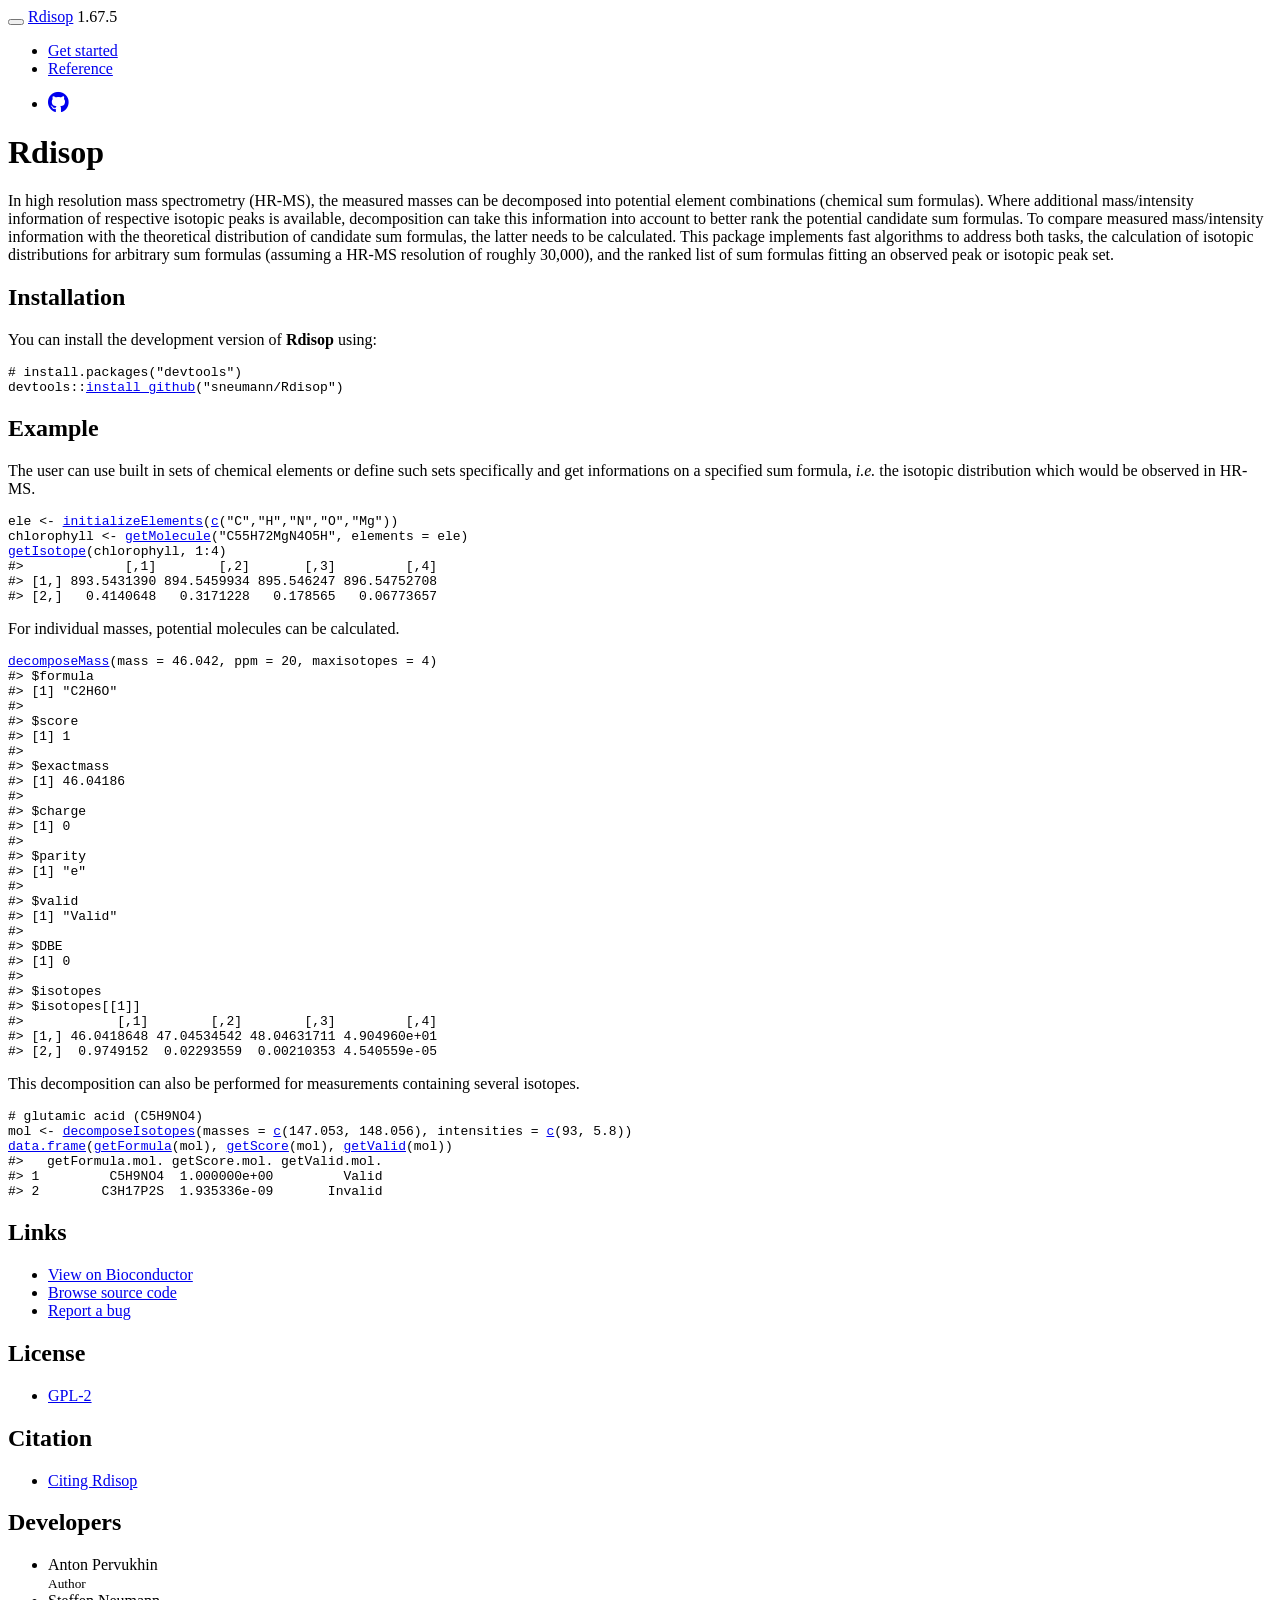
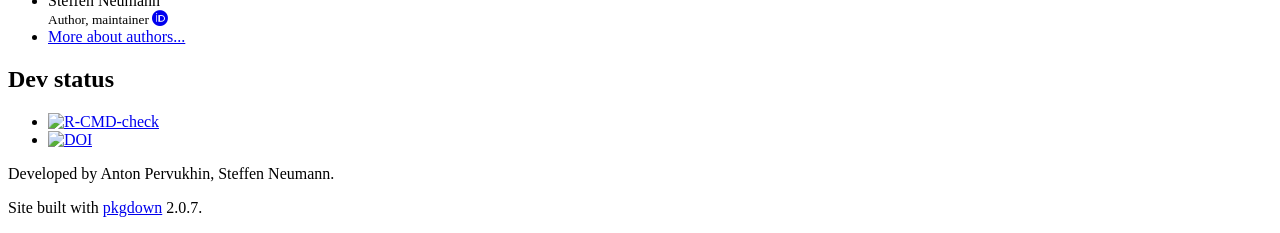
==== index.html @ 02412c4f "Built site for Rdisop: 1.67.5@" ====
<!DOCTYPE html>
<!-- Generated by pkgdown: do not edit by hand --><html lang="en">
<head>
<meta http-equiv="Content-Type" content="text/html; charset=UTF-8">
<meta charset="utf-8">
<meta http-equiv="X-UA-Compatible" content="IE=edge">
<meta name="viewport" content="width=device-width, initial-scale=1.0">
<title>Decomposition of Isotopic Patterns • Rdisop</title>
<!-- jquery --><script src="file:///usr/share/javascript/jquery/jquery.min.js" integrity="sha256-CSXorXvZcTkaix6Yvo6HppcZGetbYMGWSFlBw8HfCJo=" crossorigin="anonymous"></script><!-- Bootstrap --><link rel="stylesheet" href="file:///usr/share/javascript/bootstrap/css/bootstrap.min.css" integrity="sha256-bZLfwXAP04zRMK2BjiO8iu9pf4FbLqX6zitd+tIvLhE=" crossorigin="anonymous">
<script src="file:///usr/share/javascript/bootstrap/js/bootstrap.min.js" integrity="sha256-nuL8/2cJ5NDSSwnKD8VqreErSWHtnEP9E7AySL+1ev4=" crossorigin="anonymous"></script><!-- bootstrap-toc --><link rel="stylesheet" href="bootstrap-toc.css">
<script src="bootstrap-toc.js"></script><!-- Font Awesome icons --><link rel="stylesheet" href="https://cdnjs.cloudflare.com/ajax/libs/font-awesome/5.12.1/css/all.min.css" integrity="sha256-mmgLkCYLUQbXn0B1SRqzHar6dCnv9oZFPEC1g1cwlkk=" crossorigin="anonymous">
<link rel="stylesheet" href="https://cdnjs.cloudflare.com/ajax/libs/font-awesome/5.12.1/css/v4-shims.min.css" integrity="sha256-wZjR52fzng1pJHwx4aV2AO3yyTOXrcDW7jBpJtTwVxw=" crossorigin="anonymous">
<!-- clipboard.js --><script src="https://cdnjs.cloudflare.com/ajax/libs/clipboard.js/2.0.6/clipboard.min.js" integrity="sha256-inc5kl9MA1hkeYUt+EC3BhlIgyp/2jDIyBLS6k3UxPI=" crossorigin="anonymous"></script><!-- headroom.js --><script src="https://cdnjs.cloudflare.com/ajax/libs/headroom/0.11.0/headroom.min.js" integrity="sha256-AsUX4SJE1+yuDu5+mAVzJbuYNPHj/WroHuZ8Ir/CkE0=" crossorigin="anonymous"></script><script src="https://cdnjs.cloudflare.com/ajax/libs/headroom/0.11.0/jQuery.headroom.min.js" integrity="sha256-ZX/yNShbjqsohH1k95liqY9Gd8uOiE1S4vZc+9KQ1K4=" crossorigin="anonymous"></script><!-- pkgdown --><link href="pkgdown.css" rel="stylesheet">
<script src="pkgdown.js"></script><meta property="og:title" content="Decomposition of Isotopic Patterns">
<meta property="og:description" content="In high resolution mass spectrometry (HR-MS), the measured masses
    can be decomposed into potential element combinations (chemical sum formulas). 
    Where additional mass/intensity information of respective isotopic peaks is
    available, decomposition can take this information into account to better
    rank the potential candidate sum formulas. To compare measured mass/intensity
    information with the theoretical distribution of candidate sum formulas, the
    latter needs to be calculated.
    This package implements fast algorithms to address both tasks, the 
    calculation of isotopic distributions for arbitrary sum formulas (assuming a
    HR-MS resolution of roughly 30,000), and the ranked list of sum formulas
    fitting an observed peak or isotopic peak set.">
<!-- mathjax --><script src="file:///usr/share/javascript/mathjax/MathJax.js" integrity="sha256-nvJJv9wWKEm88qvoQl9ekL2J+k/RWIsaSScxxlsrv8k=" crossorigin="anonymous"></script><script src="https://cdnjs.cloudflare.com/ajax/libs/mathjax/2.7.5/config/TeX-AMS-MML_HTMLorMML.js" integrity="sha256-84DKXVJXs0/F8OTMzX4UR909+jtl4G7SPypPavF+GfA=" crossorigin="anonymous"></script><!--[if lt IE 9]>
<script src="https://oss.maxcdn.com/respond/1.4.2/respond.min.js"></script>
<![endif]-->
</head>
<body data-spy="scroll" data-target="#toc">
    

    <div class="container template-home">
      <header><div class="navbar navbar-default navbar-fixed-top" role="navigation">
  <div class="container">
    <div class="navbar-header">
      <button type="button" class="navbar-toggle collapsed" data-toggle="collapse" data-target="#navbar" aria-expanded="false">
        <span class="sr-only">Toggle navigation</span>
        <span class="icon-bar"></span>
        <span class="icon-bar"></span>
        <span class="icon-bar"></span>
      </button>
      <span class="navbar-brand">
        <a class="navbar-link" href="index.html">Rdisop</a>
        <span class="version label label-default" data-toggle="tooltip" data-placement="bottom" title="">1.67.5</span>
      </span>
    </div>

    <div id="navbar" class="navbar-collapse collapse">
      <ul class="nav navbar-nav">
<li>
  <a href="articles/Rdisop.html">Get started</a>
</li>
<li>
  <a href="reference/index.html">Reference</a>
</li>
      </ul>
<ul class="nav navbar-nav navbar-right">
<li>
  <a href="https://github.com/sneumann/Rdisop/" class="external-link">
    <span class="fab fa-github fa-lg"></span>
     
  </a>
</li>
      </ul>
</div>
<!--/.nav-collapse -->
  </div>
<!--/.container -->
</div>
<!--/.navbar -->

      

      </header><div class="row">
  <div class="contents col-md-9">
<div class="section level1">
<div class="page-header"><h1 id="rdisop">Rdisop<a class="anchor" aria-label="anchor" href="#rdisop"></a>
</h1></div>
<!-- badges: start -->

<p>In high resolution mass spectrometry (HR-MS), the measured masses can be decomposed into potential element combinations (chemical sum formulas). Where additional mass/intensity information of respective isotopic peaks is available, decomposition can take this information into account to better rank the potential candidate sum formulas. To compare measured mass/intensity information with the theoretical distribution of candidate sum formulas, the latter needs to be calculated. This package implements fast algorithms to address both tasks, the calculation of isotopic distributions for arbitrary sum formulas (assuming a HR-MS resolution of roughly 30,000), and the ranked list of sum formulas fitting an observed peak or isotopic peak set.</p>
<div class="section level2">
<h2 id="installation">Installation<a class="anchor" aria-label="anchor" href="#installation"></a>
</h2>
<p>You can install the development version of <strong>Rdisop</strong> using:</p>
<div class="sourceCode" id="cb1"><pre class="downlit sourceCode r">
<code class="sourceCode R"><span><span class="co"># install.packages("devtools")</span></span>
<span><span class="fu">devtools</span><span class="fu">::</span><span class="fu"><a href="https://remotes.r-lib.org/reference/install_github.html" class="external-link">install_github</a></span><span class="op">(</span><span class="st">"sneumann/Rdisop"</span><span class="op">)</span></span></code></pre></div>
</div>
<div class="section level2">
<h2 id="example">Example<a class="anchor" aria-label="anchor" href="#example"></a>
</h2>
<p>The user can use built in sets of chemical elements or define such sets specifically and get informations on a specified sum formula, <em>i.e.</em> the isotopic distribution which would be observed in HR-MS.</p>
<div class="sourceCode" id="cb2"><pre class="downlit sourceCode r">
<code class="sourceCode R"><span><span class="va">ele</span> <span class="op">&lt;-</span> <span class="fu"><a href="reference/initializeElements.html">initializeElements</a></span><span class="op">(</span><span class="fu"><a href="https://rdrr.io/r/base/c.html" class="external-link">c</a></span><span class="op">(</span><span class="st">"C"</span>,<span class="st">"H"</span>,<span class="st">"N"</span>,<span class="st">"O"</span>,<span class="st">"Mg"</span><span class="op">)</span><span class="op">)</span></span>
<span><span class="va">chlorophyll</span> <span class="op">&lt;-</span> <span class="fu"><a href="reference/getMolecule.html">getMolecule</a></span><span class="op">(</span><span class="st">"C55H72MgN4O5H"</span>, elements <span class="op">=</span> <span class="va">ele</span><span class="op">)</span></span>
<span><span class="fu"><a href="reference/getMolecule.html">getIsotope</a></span><span class="op">(</span><span class="va">chlorophyll</span>, <span class="fl">1</span><span class="op">:</span><span class="fl">4</span><span class="op">)</span></span>
<span><span class="co">#&gt;             [,1]        [,2]       [,3]         [,4]</span></span>
<span><span class="co">#&gt; [1,] 893.5431390 894.5459934 895.546247 896.54752708</span></span>
<span><span class="co">#&gt; [2,]   0.4140648   0.3171228   0.178565   0.06773657</span></span></code></pre></div>
<p>For individual masses, potential molecules can be calculated.</p>
<div class="sourceCode" id="cb3"><pre class="downlit sourceCode r">
<code class="sourceCode R"><span><span class="fu"><a href="reference/decomposeIsotopes.html">decomposeMass</a></span><span class="op">(</span>mass <span class="op">=</span> <span class="fl">46.042</span>, ppm <span class="op">=</span> <span class="fl">20</span>, maxisotopes <span class="op">=</span> <span class="fl">4</span><span class="op">)</span></span>
<span><span class="co">#&gt; $formula</span></span>
<span><span class="co">#&gt; [1] "C2H6O"</span></span>
<span><span class="co">#&gt; </span></span>
<span><span class="co">#&gt; $score</span></span>
<span><span class="co">#&gt; [1] 1</span></span>
<span><span class="co">#&gt; </span></span>
<span><span class="co">#&gt; $exactmass</span></span>
<span><span class="co">#&gt; [1] 46.04186</span></span>
<span><span class="co">#&gt; </span></span>
<span><span class="co">#&gt; $charge</span></span>
<span><span class="co">#&gt; [1] 0</span></span>
<span><span class="co">#&gt; </span></span>
<span><span class="co">#&gt; $parity</span></span>
<span><span class="co">#&gt; [1] "e"</span></span>
<span><span class="co">#&gt; </span></span>
<span><span class="co">#&gt; $valid</span></span>
<span><span class="co">#&gt; [1] "Valid"</span></span>
<span><span class="co">#&gt; </span></span>
<span><span class="co">#&gt; $DBE</span></span>
<span><span class="co">#&gt; [1] 0</span></span>
<span><span class="co">#&gt; </span></span>
<span><span class="co">#&gt; $isotopes</span></span>
<span><span class="co">#&gt; $isotopes[[1]]</span></span>
<span><span class="co">#&gt;            [,1]        [,2]        [,3]         [,4]</span></span>
<span><span class="co">#&gt; [1,] 46.0418648 47.04534542 48.04631711 4.904960e+01</span></span>
<span><span class="co">#&gt; [2,]  0.9749152  0.02293559  0.00210353 4.540559e-05</span></span></code></pre></div>
<p>This decomposition can also be performed for measurements containing several isotopes.</p>
<div class="sourceCode" id="cb4"><pre class="downlit sourceCode r">
<code class="sourceCode R"><span><span class="co"># glutamic acid (C5H9NO4)</span></span>
<span><span class="va">mol</span> <span class="op">&lt;-</span> <span class="fu"><a href="reference/decomposeIsotopes.html">decomposeIsotopes</a></span><span class="op">(</span>masses <span class="op">=</span> <span class="fu"><a href="https://rdrr.io/r/base/c.html" class="external-link">c</a></span><span class="op">(</span><span class="fl">147.053</span>, <span class="fl">148.056</span><span class="op">)</span>, intensities <span class="op">=</span> <span class="fu"><a href="https://rdrr.io/r/base/c.html" class="external-link">c</a></span><span class="op">(</span><span class="fl">93</span>, <span class="fl">5.8</span><span class="op">)</span><span class="op">)</span></span>
<span><span class="fu"><a href="https://rdrr.io/r/base/data.frame.html" class="external-link">data.frame</a></span><span class="op">(</span><span class="fu"><a href="reference/getMolecule.html">getFormula</a></span><span class="op">(</span><span class="va">mol</span><span class="op">)</span>, <span class="fu"><a href="reference/getMolecule.html">getScore</a></span><span class="op">(</span><span class="va">mol</span><span class="op">)</span>, <span class="fu"><a href="reference/getMolecule.html">getValid</a></span><span class="op">(</span><span class="va">mol</span><span class="op">)</span><span class="op">)</span></span>
<span><span class="co">#&gt;   getFormula.mol. getScore.mol. getValid.mol.</span></span>
<span><span class="co">#&gt; 1         C5H9NO4  1.000000e+00         Valid</span></span>
<span><span class="co">#&gt; 2        C3H17P2S  1.935336e-09       Invalid</span></span></code></pre></div>
</div>
</div>
  </div>

  <div class="col-md-3 hidden-xs hidden-sm" id="pkgdown-sidebar">
    <div class="links">
<h2 data-toc-skip>Links</h2>
<ul class="list-unstyled">
<li><a href="https://www.bioconductor.org/packages/Rdisop" class="external-link">View on Bioconductor</a></li>
<li><a href="https://github.com/sneumann/Rdisop/" class="external-link">Browse source code</a></li>
<li><a href="https://github.com/sneumann/Rdisop/issues/new" class="external-link">Report a bug</a></li>
</ul>
</div>

<div class="license">
<h2 data-toc-skip>License</h2>
<ul class="list-unstyled">
<li><a href="https://www.r-project.org/Licenses/GPL-2" class="external-link">GPL-2</a></li>
</ul>
</div>


<div class="citation">
<h2 data-toc-skip>Citation</h2>
<ul class="list-unstyled">
<li><a href="authors.html#citation">Citing Rdisop</a></li>
</ul>
</div>

<div class="developers">
<h2 data-toc-skip>Developers</h2>
<ul class="list-unstyled">
<li>Anton Pervukhin <br><small class="roles"> Author </small>  </li>
<li>Steffen Neumann <br><small class="roles"> Author, maintainer </small> <a href="https://orcid.org/0000-0002-7899-7192" target="orcid.widget" aria-label="ORCID" class="external-link"><span class="fab fa-orcid orcid" aria-hidden="true"></span></a> </li>
<li><a href="authors.html">More about authors...</a></li>
</ul>
</div>

<div class="dev-status">
<h2 data-toc-skip>Dev status</h2>
<ul class="list-unstyled">
<li><a href="https://github.com/sneumann/Rdisop/actions/workflows/R-CMD-check.yaml" class="external-link"><img src="https://github.com/sneumann/Rdisop/actions/workflows/R-CMD-check.yaml/badge.svg" alt="R-CMD-check"></a></li>
<li><a href="https://doi.org/10.1093/bioinformatics/btm631" class="external-link"><img src="https://img.shields.io/badge/doi-10.1093/bioinformatics/btm631-yellow.svg" alt="DOI"></a></li>
</ul>
</div>

  </div>
</div>


      <footer><div class="copyright">
  <p></p>
<p>Developed by Anton Pervukhin, Steffen Neumann.</p>
</div>

<div class="pkgdown">
  <p></p>
<p>Site built with <a href="https://pkgdown.r-lib.org/" class="external-link">pkgdown</a> 2.0.7.</p>
</div>

      </footer>
</div>

  


  

  </body>
</html>
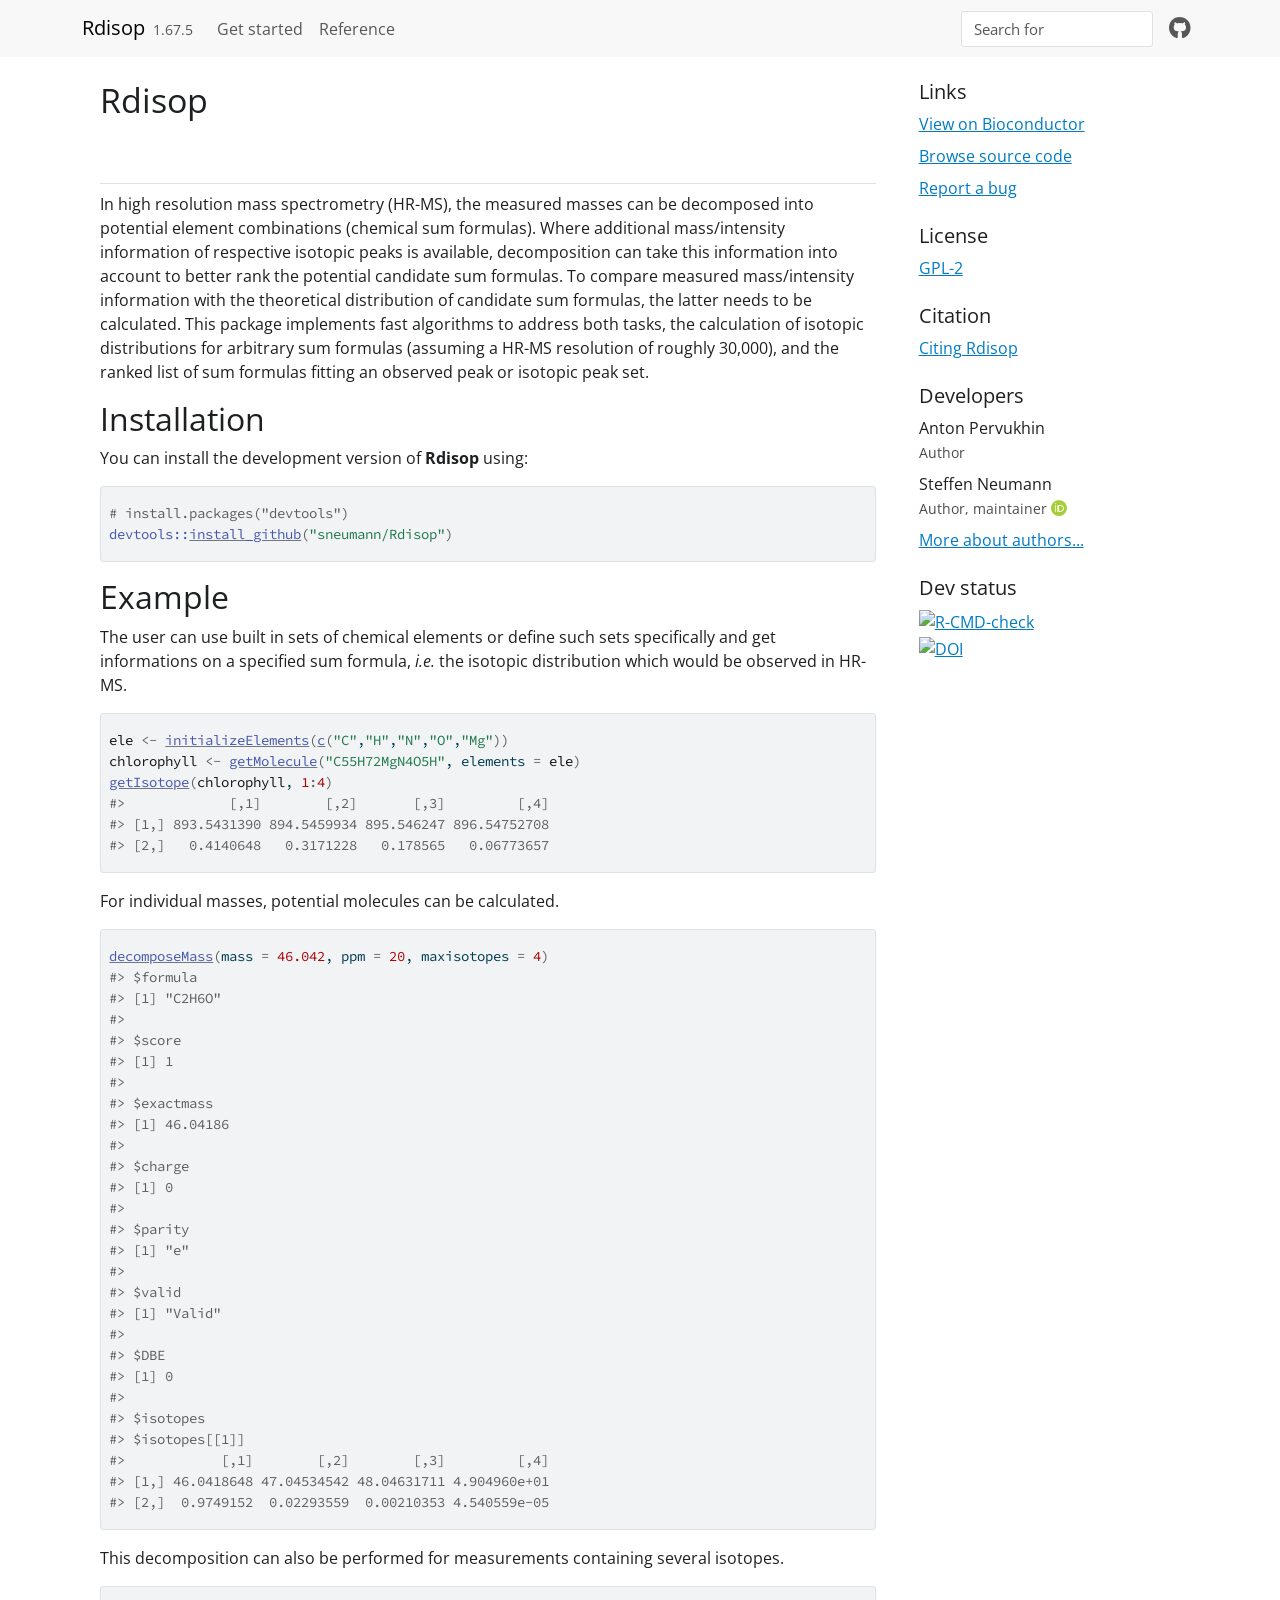
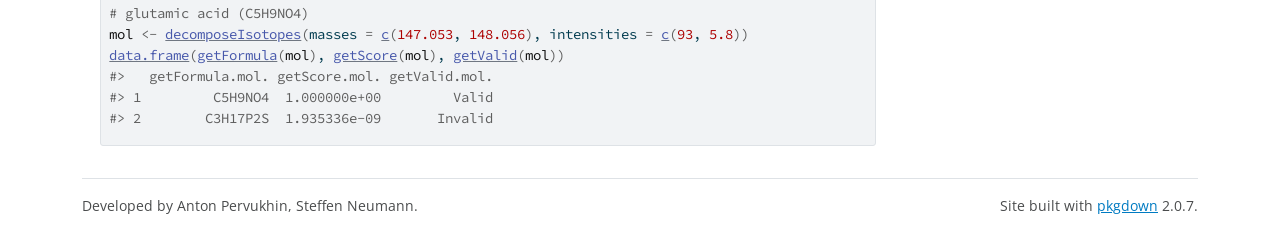
==== commit 846a7ecd: "Built site for Rdisop: 1.67.5@" ====
--- a/index.html
+++ b/index.html
@@ -4,14 +4,24 @@
 <meta http-equiv="Content-Type" content="text/html; charset=UTF-8">
 <meta charset="utf-8">
 <meta http-equiv="X-UA-Compatible" content="IE=edge">
-<meta name="viewport" content="width=device-width, initial-scale=1.0">
+<meta name="viewport" content="width=device-width, initial-scale=1, shrink-to-fit=no">
+<meta name="description" content="In high resolution mass spectrometry (HR-MS), the measured masses
+    can be decomposed into potential element combinations (chemical sum formulas). 
+    Where additional mass/intensity information of respective isotopic peaks is
+    available, decomposition can take this information into account to better
+    rank the potential candidate sum formulas. To compare measured mass/intensity
+    information with the theoretical distribution of candidate sum formulas, the
+    latter needs to be calculated.
+    This package implements fast algorithms to address both tasks, the 
+    calculation of isotopic distributions for arbitrary sum formulas (assuming a
+    HR-MS resolution of roughly 30,000), and the ranked list of sum formulas
+    fitting an observed peak or isotopic peak set.">
 <title>Decomposition of Isotopic Patterns • Rdisop</title>
-<!-- jquery --><script src="file:///usr/share/javascript/jquery/jquery.min.js" integrity="sha256-CSXorXvZcTkaix6Yvo6HppcZGetbYMGWSFlBw8HfCJo=" crossorigin="anonymous"></script><!-- Bootstrap --><link rel="stylesheet" href="file:///usr/share/javascript/bootstrap/css/bootstrap.min.css" integrity="sha256-bZLfwXAP04zRMK2BjiO8iu9pf4FbLqX6zitd+tIvLhE=" crossorigin="anonymous">
-<script src="file:///usr/share/javascript/bootstrap/js/bootstrap.min.js" integrity="sha256-nuL8/2cJ5NDSSwnKD8VqreErSWHtnEP9E7AySL+1ev4=" crossorigin="anonymous"></script><!-- bootstrap-toc --><link rel="stylesheet" href="bootstrap-toc.css">
-<script src="bootstrap-toc.js"></script><!-- Font Awesome icons --><link rel="stylesheet" href="https://cdnjs.cloudflare.com/ajax/libs/font-awesome/5.12.1/css/all.min.css" integrity="sha256-mmgLkCYLUQbXn0B1SRqzHar6dCnv9oZFPEC1g1cwlkk=" crossorigin="anonymous">
+<script src="deps/jquery-3.6.1/jquery-3.6.1.min.js"></script><meta name="viewport" content="width=device-width, initial-scale=1, shrink-to-fit=no">
+<link href="deps/bootstrap-5.3.1/bootstrap.min.css" rel="stylesheet">
+<script src="deps/bootstrap-5.3.1/bootstrap.bundle.min.js"></script><!-- Font Awesome icons --><link rel="stylesheet" href="https://cdnjs.cloudflare.com/ajax/libs/font-awesome/5.12.1/css/all.min.css" integrity="sha256-mmgLkCYLUQbXn0B1SRqzHar6dCnv9oZFPEC1g1cwlkk=" crossorigin="anonymous">
 <link rel="stylesheet" href="https://cdnjs.cloudflare.com/ajax/libs/font-awesome/5.12.1/css/v4-shims.min.css" integrity="sha256-wZjR52fzng1pJHwx4aV2AO3yyTOXrcDW7jBpJtTwVxw=" crossorigin="anonymous">
-<!-- clipboard.js --><script src="https://cdnjs.cloudflare.com/ajax/libs/clipboard.js/2.0.6/clipboard.min.js" integrity="sha256-inc5kl9MA1hkeYUt+EC3BhlIgyp/2jDIyBLS6k3UxPI=" crossorigin="anonymous"></script><!-- headroom.js --><script src="https://cdnjs.cloudflare.com/ajax/libs/headroom/0.11.0/headroom.min.js" integrity="sha256-AsUX4SJE1+yuDu5+mAVzJbuYNPHj/WroHuZ8Ir/CkE0=" crossorigin="anonymous"></script><script src="https://cdnjs.cloudflare.com/ajax/libs/headroom/0.11.0/jQuery.headroom.min.js" integrity="sha256-ZX/yNShbjqsohH1k95liqY9Gd8uOiE1S4vZc+9KQ1K4=" crossorigin="anonymous"></script><!-- pkgdown --><link href="pkgdown.css" rel="stylesheet">
-<script src="pkgdown.js"></script><meta property="og:title" content="Decomposition of Isotopic Patterns">
+<!-- bootstrap-toc --><script src="https://cdn.jsdelivr.net/gh/afeld/bootstrap-toc@v1.0.1/dist/bootstrap-toc.min.js" integrity="sha256-4veVQbu7//Lk5TSmc7YV48MxtMy98e26cf5MrgZYnwo=" crossorigin="anonymous"></script><!-- headroom.js --><script src="https://cdnjs.cloudflare.com/ajax/libs/headroom/0.11.0/headroom.min.js" integrity="sha256-AsUX4SJE1+yuDu5+mAVzJbuYNPHj/WroHuZ8Ir/CkE0=" crossorigin="anonymous"></script><script src="https://cdnjs.cloudflare.com/ajax/libs/headroom/0.11.0/jQuery.headroom.min.js" integrity="sha256-ZX/yNShbjqsohH1k95liqY9Gd8uOiE1S4vZc+9KQ1K4=" crossorigin="anonymous"></script><!-- clipboard.js --><script src="https://cdnjs.cloudflare.com/ajax/libs/clipboard.js/2.0.6/clipboard.min.js" integrity="sha256-inc5kl9MA1hkeYUt+EC3BhlIgyp/2jDIyBLS6k3UxPI=" crossorigin="anonymous"></script><!-- search --><script src="https://cdnjs.cloudflare.com/ajax/libs/fuse.js/6.4.6/fuse.js" integrity="sha512-zv6Ywkjyktsohkbp9bb45V6tEMoWhzFzXis+LrMehmJZZSys19Yxf1dopHx7WzIKxr5tK2dVcYmaCk2uqdjF4A==" crossorigin="anonymous"></script><script src="https://cdnjs.cloudflare.com/ajax/libs/autocomplete.js/0.38.0/autocomplete.jquery.min.js" integrity="sha512-GU9ayf+66Xx2TmpxqJpliWbT5PiGYxpaG8rfnBEk1LL8l1KGkRShhngwdXK1UgqhAzWpZHSiYPc09/NwDQIGyg==" crossorigin="anonymous"></script><script src="https://cdnjs.cloudflare.com/ajax/libs/mark.js/8.11.1/mark.min.js" integrity="sha512-5CYOlHXGh6QpOFA/TeTylKLWfB3ftPsde7AnmhuitiTX4K5SqCLBeKro6sPS8ilsz1Q4NRx3v8Ko2IBiszzdww==" crossorigin="anonymous"></script><!-- pkgdown --><script src="pkgdown.js"></script><meta property="og:title" content="Decomposition of Isotopic Patterns">
 <meta property="og:description" content="In high resolution mass spectrometry (HR-MS), the measured masses
     can be decomposed into potential element combinations (chemical sum formulas). 
     Where additional mass/intensity information of respective isotopic peaks is
@@ -27,54 +37,49 @@
 <script src="https://oss.maxcdn.com/respond/1.4.2/respond.min.js"></script>
 <![endif]-->
 </head>
-<body data-spy="scroll" data-target="#toc">
-    
-
-    <div class="container template-home">
-      <header><div class="navbar navbar-default navbar-fixed-top" role="navigation">
-  <div class="container">
-    <div class="navbar-header">
-      <button type="button" class="navbar-toggle collapsed" data-toggle="collapse" data-target="#navbar" aria-expanded="false">
-        <span class="sr-only">Toggle navigation</span>
-        <span class="icon-bar"></span>
-        <span class="icon-bar"></span>
-        <span class="icon-bar"></span>
-      </button>
-      <span class="navbar-brand">
-        <a class="navbar-link" href="index.html">Rdisop</a>
-        <span class="version label label-default" data-toggle="tooltip" data-placement="bottom" title="">1.67.5</span>
-      </span>
-    </div>
-
-    <div id="navbar" class="navbar-collapse collapse">
-      <ul class="nav navbar-nav">
-<li>
-  <a href="articles/Rdisop.html">Get started</a>
+<body>
+    <a href="#main" class="visually-hidden-focusable">Skip to contents</a>
+    
+
+    <nav class="navbar fixed-top navbar-light navbar-expand-lg bg-light"><div class="container">
+    
+    <a class="navbar-brand me-2" href="index.html">Rdisop</a>
+
+    <small class="nav-text text-muted me-auto" data-bs-toggle="tooltip" data-bs-placement="bottom" title="">1.67.5</small>
+
+    
+    <button class="navbar-toggler" type="button" data-bs-toggle="collapse" data-bs-target="#navbar" aria-controls="navbar" aria-expanded="false" aria-label="Toggle navigation">
+      <span class="navbar-toggler-icon"></span>
+    </button>
+
+    <div id="navbar" class="collapse navbar-collapse ms-3">
+      <ul class="navbar-nav me-auto">
+<li class="nav-item">
+  <a class="nav-link" href="articles/Rdisop.html">Get started</a>
 </li>
-<li>
-  <a href="reference/index.html">Reference</a>
+<li class="nav-item">
+  <a class="nav-link" href="reference/index.html">Reference</a>
 </li>
       </ul>
-<ul class="nav navbar-nav navbar-right">
-<li>
-  <a href="https://github.com/sneumann/Rdisop/" class="external-link">
-    <span class="fab fa-github fa-lg"></span>
+<form class="form-inline my-2 my-lg-0" role="search">
+        <input type="search" class="form-control me-sm-2" aria-label="Toggle navigation" name="search-input" data-search-index="search.json" id="search-input" placeholder="Search for" autocomplete="off">
+</form>
+
+      <ul class="navbar-nav">
+<li class="nav-item">
+  <a class="external-link nav-link" href="https://github.com/sneumann/Rdisop/" aria-label="github">
+    <span class="fab fa fab fa-github fa-lg"></span>
      
   </a>
 </li>
       </ul>
 </div>
-<!--/.nav-collapse -->
+
+    
   </div>
-<!--/.container -->
-</div>
-<!--/.navbar -->
-
-      
-
-      </header><div class="row">
-  <div class="contents col-md-9">
-<div class="section level1">
+</nav><div class="container template-home">
+<div class="row">
+  <main id="main" class="col-md-9"><div class="section level1">
 <div class="page-header"><h1 id="rdisop">Rdisop<a class="anchor" aria-label="anchor" href="#rdisop"></a>
 </h1></div>
 <!-- badges: start -->
@@ -138,10 +143,7 @@
 <span><span class="co">#&gt; 2        C3H17P2S  1.935336e-09       Invalid</span></span></code></pre></div>
 </div>
 </div>
-  </div>
-
-  <div class="col-md-3 hidden-xs hidden-sm" id="pkgdown-sidebar">
-    <div class="links">
+  </main><aside class="col-md-3"><div class="links">
 <h2 data-toc-skip>Links</h2>
 <ul class="list-unstyled">
 <li><a href="https://www.bioconductor.org/packages/Rdisop" class="external-link">View on Bioconductor</a></li>
@@ -182,25 +184,24 @@
 </ul>
 </div>
 
-  </div>
-</div>
-
-
-      <footer><div class="copyright">
+  </aside>
+</div>
+
+
+    <footer><div class="pkgdown-footer-left">
   <p></p>
 <p>Developed by Anton Pervukhin, Steffen Neumann.</p>
 </div>
 
-<div class="pkgdown">
+<div class="pkgdown-footer-right">
   <p></p>
 <p>Site built with <a href="https://pkgdown.r-lib.org/" class="external-link">pkgdown</a> 2.0.7.</p>
 </div>
 
-      </footer>
+    </footer>
 </div>
 
   
-
 
   
 
